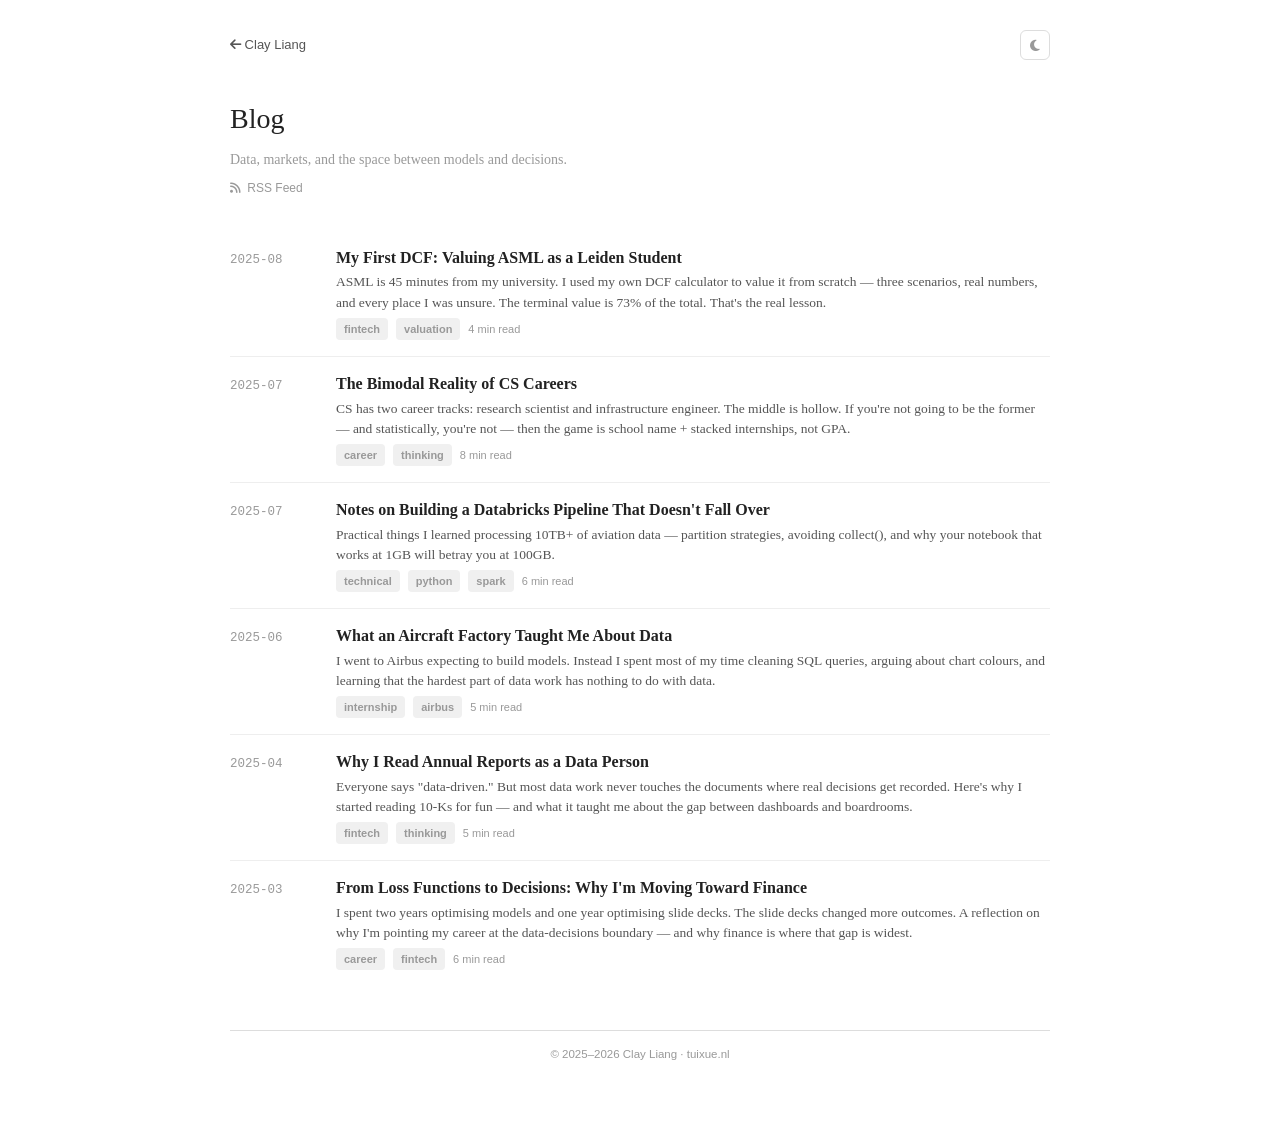
==== blog/index.html @ 739cc02b "refactor: shared CSS/JS, OG tags, favicon, RSS, 404, fix blog order & education" ====
<!DOCTYPE html>
<html lang="en">
<head>
  <meta charset="UTF-8">
  <meta name="viewport" content="width=device-width, initial-scale=1.0">
  <meta name="description" content="Clay Liang — Blog on data, finance, and the space between.">

  <!-- Open Graph -->
  <meta property="og:title" content="Blog — Clay Liang">
  <meta property="og:description" content="Data, markets, and the space between models and decisions.">
  <meta property="og:url" content="https://tuixue.nl/blog/">
  <meta property="og:type" content="website">
  <meta property="og:site_name" content="Clay Liang">
  <meta name="twitter:card" content="summary">

  <title>Blog — Clay Liang</title>
  <link rel="icon" href="/assets/favicon.svg" type="image/svg+xml">
  <link rel="alternate" type="application/rss+xml" title="Clay Liang — Blog" href="/blog/feed.xml">
  <link rel="preconnect" href="https://cdnjs.cloudflare.com" crossorigin>
  <link rel="stylesheet" href="/assets/shared.css">
  <link rel="stylesheet" href="https://cdnjs.cloudflare.com/ajax/libs/font-awesome/6.5.0/css/all.min.css">
  <style>
    .wrap { max-width: 820px; }
    .page-title { font-size: 28px; font-weight: normal; margin-bottom: 6px; }
    .page-desc { color: var(--text3); font-size: 14px; margin-bottom: 8px; }
    .rss-link {
      font-size: 12px; color: var(--text3);
      font-family: -apple-system, sans-serif;
      margin-bottom: 32px; display: block;
    }
    .rss-link i { margin-right: 3px; }

    .post-list { list-style: none; }
    .post-item {
      padding: 16px 0;
      border-bottom: 1px solid var(--border-light);
      display: flex; gap: 16px; align-items: baseline;
    }
    .post-item:last-child { border-bottom: none; }
    .post-date {
      font-family: 'Courier New', monospace;
      font-size: 12.5px; color: var(--text3);
      flex-shrink: 0; width: 90px;
    }
    .post-info { flex: 1; }
    .post-title { font-size: 16px; font-weight: bold; line-height: 1.4; }
    .post-title a { color: var(--text); }
    .post-title a:hover { color: var(--link); }
    .post-excerpt {
      font-size: 13.5px; color: var(--text2); margin-top: 3px; line-height: 1.5;
    }
    .post-meta-row {
      margin-top: 5px; display: flex; gap: 8px; flex-wrap: wrap; align-items: center;
    }
    .read-time {
      font-family: -apple-system, sans-serif;
      font-size: 11px; color: var(--text3);
    }

    @media (max-width: 560px) {
      .post-item { flex-direction: column; gap: 2px; }
      .post-date { width: auto; }
    }
  </style>
</head>
<body>
<div class="wrap">

  <div class="topbar">
    <a class="back" href="/"><i class="fas fa-arrow-left"></i> Clay Liang</a>
    <div class="topbar-right">
      <button class="theme-btn" id="themeBtn" aria-label="Toggle dark mode"><i class="fas fa-moon"></i></button>
    </div>
  </div>

  <h1 class="page-title">Blog</h1>
  <p class="page-desc">Data, markets, and the space between models and decisions.</p>
  <a class="rss-link" href="/blog/feed.xml"><i class="fas fa-rss"></i> RSS Feed</a>

  <ul class="post-list">

    <li class="post-item">
      <div class="post-date">2025-08</div>
      <div class="post-info">
        <div class="post-title"><a href="/blog/asml-first-dcf.html">My First DCF: Valuing ASML as a Leiden Student</a></div>
        <div class="post-excerpt">ASML is 45 minutes from my university. I used my own DCF calculator to value it from scratch — three scenarios, real numbers, and every place I was unsure. The terminal value is 73% of the total. That's the real lesson.</div>
        <div class="post-meta-row">
          <span class="tag">fintech</span> <span class="tag">valuation</span>
          <span class="read-time">4 min read</span>
        </div>
      </div>
    </li>

    <li class="post-item">
      <div class="post-date">2025-07</div>
      <div class="post-info">
        <div class="post-title"><a href="/blog/bimodal-reality-of-cs.html">The Bimodal Reality of CS Careers</a></div>
        <div class="post-excerpt">CS has two career tracks: research scientist and infrastructure engineer. The middle is hollow. If you're not going to be the former — and statistically, you're not — then the game is school name + stacked internships, not GPA.</div>
        <div class="post-meta-row">
          <span class="tag">career</span> <span class="tag">thinking</span>
          <span class="read-time">8 min read</span>
        </div>
      </div>
    </li>

    <li class="post-item">
      <div class="post-date">2025-07</div>
      <div class="post-info">
        <div class="post-title"><a href="/blog/databricks-pipeline-notes.html">Notes on Building a Databricks Pipeline That Doesn't Fall Over</a></div>
        <div class="post-excerpt">Practical things I learned processing 10TB+ of aviation data — partition strategies, avoiding collect(), and why your notebook that works at 1GB will betray you at 100GB.</div>
        <div class="post-meta-row">
          <span class="tag">technical</span> <span class="tag">python</span> <span class="tag">spark</span>
          <span class="read-time">6 min read</span>
        </div>
      </div>
    </li>

    <li class="post-item">
      <div class="post-date">2025-06</div>
      <div class="post-info">
        <div class="post-title"><a href="/blog/what-airbus-taught-me.html">What an Aircraft Factory Taught Me About Data</a></div>
        <div class="post-excerpt">I went to Airbus expecting to build models. Instead I spent most of my time cleaning SQL queries, arguing about chart colours, and learning that the hardest part of data work has nothing to do with data.</div>
        <div class="post-meta-row">
          <span class="tag">internship</span> <span class="tag">airbus</span>
          <span class="read-time">5 min read</span>
        </div>
      </div>
    </li>

    <li class="post-item">
      <div class="post-date">2025-04</div>
      <div class="post-info">
        <div class="post-title"><a href="/blog/why-i-read-annual-reports.html">Why I Read Annual Reports as a Data Person</a></div>
        <div class="post-excerpt">Everyone says "data-driven." But most data work never touches the documents where real decisions get recorded. Here's why I started reading 10-Ks for fun — and what it taught me about the gap between dashboards and boardrooms.</div>
        <div class="post-meta-row">
          <span class="tag">fintech</span> <span class="tag">thinking</span>
          <span class="read-time">5 min read</span>
        </div>
      </div>
    </li>

    <li class="post-item">
      <div class="post-date">2025-03</div>
      <div class="post-info">
        <div class="post-title"><a href="/blog/from-loss-functions-to-decisions.html">From Loss Functions to Decisions: Why I'm Moving Toward Finance</a></div>
        <div class="post-excerpt">I spent two years optimising models and one year optimising slide decks. The slide decks changed more outcomes. A reflection on why I'm pointing my career at the data-decisions boundary — and why finance is where that gap is widest.</div>
        <div class="post-meta-row">
          <span class="tag">career</span> <span class="tag">fintech</span>
          <span class="read-time">6 min read</span>
        </div>
      </div>
    </li>

  </ul>

  <div class="footer">
    &copy; 2025–2026 Clay Liang &middot; <a href="https://tuixue.nl">tuixue.nl</a>
  </div>

</div>
<script src="/assets/theme.js"></script>
</body>
</html>
---- assets/shared.css ----
/* ── shared.css — tuixue.nl ── */

/* ── tokens ── */
:root {
  --bg: #ffffff;
  --text: #222;
  --text2: #555;
  --text3: #999;
  --link: #1772d0;
  --link-hover: #f09228;
  --border: #ddd;
  --border-light: #eee;
  --card: #fafafa;
  --tag-bg: #f0f0f0;
  --highlight: #fffbe6;
  --green: #16a34a;
  --red: #dc2626;
  --tip: #f0f7ff;
  --tipb: #c4ddf5;
  --code-bg: #f5f5f5;
}
[data-theme="dark"] {
  --bg: #111;
  --text: #ddd;
  --text2: #aaa;
  --text3: #666;
  --link: #6db3f2;
  --link-hover: #f09228;
  --border: #333;
  --border-light: #222;
  --card: #1a1a1a;
  --tag-bg: #252525;
  --highlight: #1a1800;
  --green: #4ade80;
  --red: #f87171;
  --tip: #131c25;
  --tipb: #1e3a5f;
  --code-bg: #1a1a1a;
}

/* ── reset ── */
*, *::before, *::after { margin: 0; padding: 0; box-sizing: border-box; }
html { scroll-behavior: smooth; }

body {
  font-family: Georgia, 'Times New Roman', serif;
  font-size: 15px;
  line-height: 1.65;
  color: var(--text);
  background: var(--bg);
  transition: background 0.3s, color 0.3s;
  padding: 30px 20px 60px;
}

a { color: var(--link); text-decoration: none; }
a:hover { color: var(--link-hover); }
::selection { background: var(--link); color: #fff; }

.wrap { max-width: 820px; margin: 0 auto; }

/* ── topbar ── */
.topbar {
  display: flex;
  justify-content: space-between;
  align-items: center;
  margin-bottom: 36px;
  font-size: 13px;
  font-family: -apple-system, BlinkMacSystemFont, 'Segoe UI', sans-serif;
}
.topbar .back { color: var(--text2); }
.topbar .back:hover { color: var(--link-hover); }
.topbar-right {
  display: flex; gap: 14px; align-items: center;
}
.topbar-right a { color: var(--text3); }
.topbar-right a:hover { color: var(--link-hover); }

/* ── theme toggle ── */
.theme-btn {
  background: none;
  border: 1px solid var(--border);
  color: var(--text3);
  border-radius: 6px;
  width: 30px; height: 30px;
  cursor: pointer;
  display: flex; align-items: center; justify-content: center;
  font-size: 13px;
  transition: 0.2s;
}
.theme-btn:hover { border-color: var(--link); color: var(--link); }

/* ── tags ── */
.tag {
  font-family: -apple-system, sans-serif;
  font-size: 11px; font-weight: 600;
  background: var(--tag-bg); color: var(--text3);
  padding: 2px 8px; border-radius: 4px;
}

/* ── footer ── */
.footer {
  margin-top: 44px; padding-top: 14px;
  border-top: 1px solid var(--border);
  font-size: 11.5px; color: var(--text3); text-align: center;
  font-family: -apple-system, sans-serif;
}
.footer a { color: var(--text3); }

/* ── aside / quote block ── */
.aside {
  background: var(--highlight);
  border-left: 3px solid var(--link-hover);
  padding: 10px 14px;
  margin: 16px 0;
  font-size: 14px;
  color: var(--text2);
  border-radius: 0 6px 6px 0;
}
.aside em { font-style: italic; }

/* ── info box ── */
.ex {
  background: var(--tip);
  border: 1px solid var(--tipb);
  border-radius: 8px;
  padding: 12px 14px;
  margin: 10px 0 16px;
  font-size: 13px;
  color: var(--text2);
  line-height: 1.6;
  font-family: -apple-system, sans-serif;
}
.ex summary { cursor: pointer; font-weight: 600; color: var(--link); font-size: 13px; }
.ex summary:hover { color: var(--link-hover); }
.ex p { margin-top: 8px; }
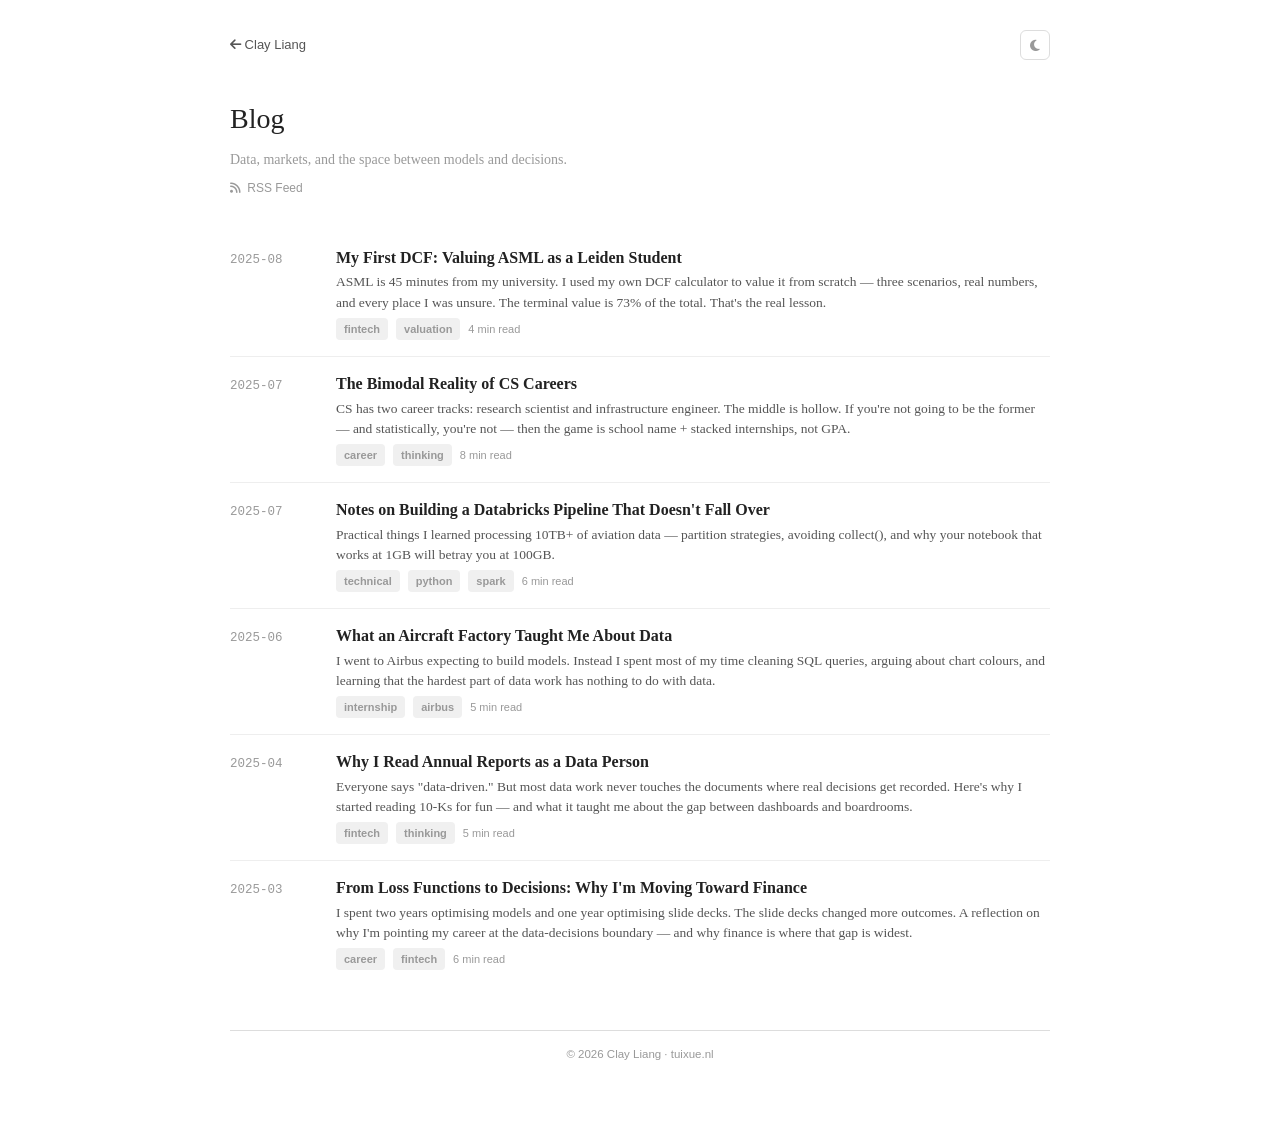
==== commit b9010762: "强行覆盖更新网站" ====
--- a/blog/index.html
+++ b/blog/index.html
@@ -4,6 +4,7 @@
   <meta charset="UTF-8">
   <meta name="viewport" content="width=device-width, initial-scale=1.0">
   <meta name="description" content="Clay Liang — Blog on data, finance, and the space between.">
+  <script src="/assets/site-boot.js"></script>
 
   <!-- Open Graph -->
   <meta property="og:title" content="Blog — Clay Liang">
@@ -12,6 +13,7 @@
   <meta property="og:type" content="website">
   <meta property="og:site_name" content="Clay Liang">
   <meta name="twitter:card" content="summary">
+  <link rel="canonical" href="https://tuixue.nl/blog/">
 
   <title>Blog — Clay Liang</title>
   <link rel="icon" href="/assets/favicon.svg" type="image/svg+xml">
@@ -64,7 +66,8 @@
   </style>
 </head>
 <body>
-<div class="wrap">
+<a class="skip-link" href="#main">Skip to content</a>
+<div class="wrap" id="main">
 
   <div class="topbar">
     <a class="back" href="/"><i class="fas fa-arrow-left"></i> Clay Liang</a>
@@ -154,7 +157,7 @@
   </ul>
 
   <div class="footer">
-    &copy; 2025–2026 Clay Liang &middot; <a href="https://tuixue.nl">tuixue.nl</a>
+    &copy; 2026 Clay Liang &middot; <a href="https://tuixue.nl">tuixue.nl</a>
   </div>
 
 </div>
--- a/assets/shared.css
+++ b/assets/shared.css
@@ -18,6 +18,7 @@
   --tip: #f0f7ff;
   --tipb: #c4ddf5;
   --code-bg: #f5f5f5;
+  color-scheme: light;
 }
 [data-theme="dark"] {
   --bg: #111;
@@ -36,6 +37,7 @@
   --tip: #131c25;
   --tipb: #1e3a5f;
   --code-bg: #1a1a1a;
+  color-scheme: dark;
 }
 
 /* ── reset ── */
@@ -55,6 +57,31 @@
 a { color: var(--link); text-decoration: none; }
 a:hover { color: var(--link-hover); }
 ::selection { background: var(--link); color: #fff; }
+
+a:focus-visible,
+button:focus-visible,
+input:focus-visible,
+select:focus-visible,
+summary:focus-visible {
+  outline: 2px solid var(--link);
+  outline-offset: 3px;
+}
+
+.skip-link {
+  position: absolute;
+  left: 16px;
+  top: -48px;
+  z-index: 1000;
+  padding: 8px 12px;
+  background: var(--bg);
+  border: 1px solid var(--link);
+  border-radius: 6px;
+  color: var(--link);
+  font-family: -apple-system, BlinkMacSystemFont, 'Segoe UI', sans-serif;
+  font-size: 13px;
+  transition: top 0.2s;
+}
+.skip-link:focus { top: 12px; }
 
 .wrap { max-width: 820px; margin: 0 auto; }
 
@@ -133,3 +160,9 @@
 .ex summary { cursor: pointer; font-weight: 600; color: var(--link); font-size: 13px; }
 .ex summary:hover { color: var(--link-hover); }
 .ex p { margin-top: 8px; }
+
+@media (max-width: 560px) {
+  body { padding: 24px 16px 48px; }
+  .topbar { gap: 12px; flex-wrap: wrap; }
+  .topbar-right { gap: 10px; }
+}
